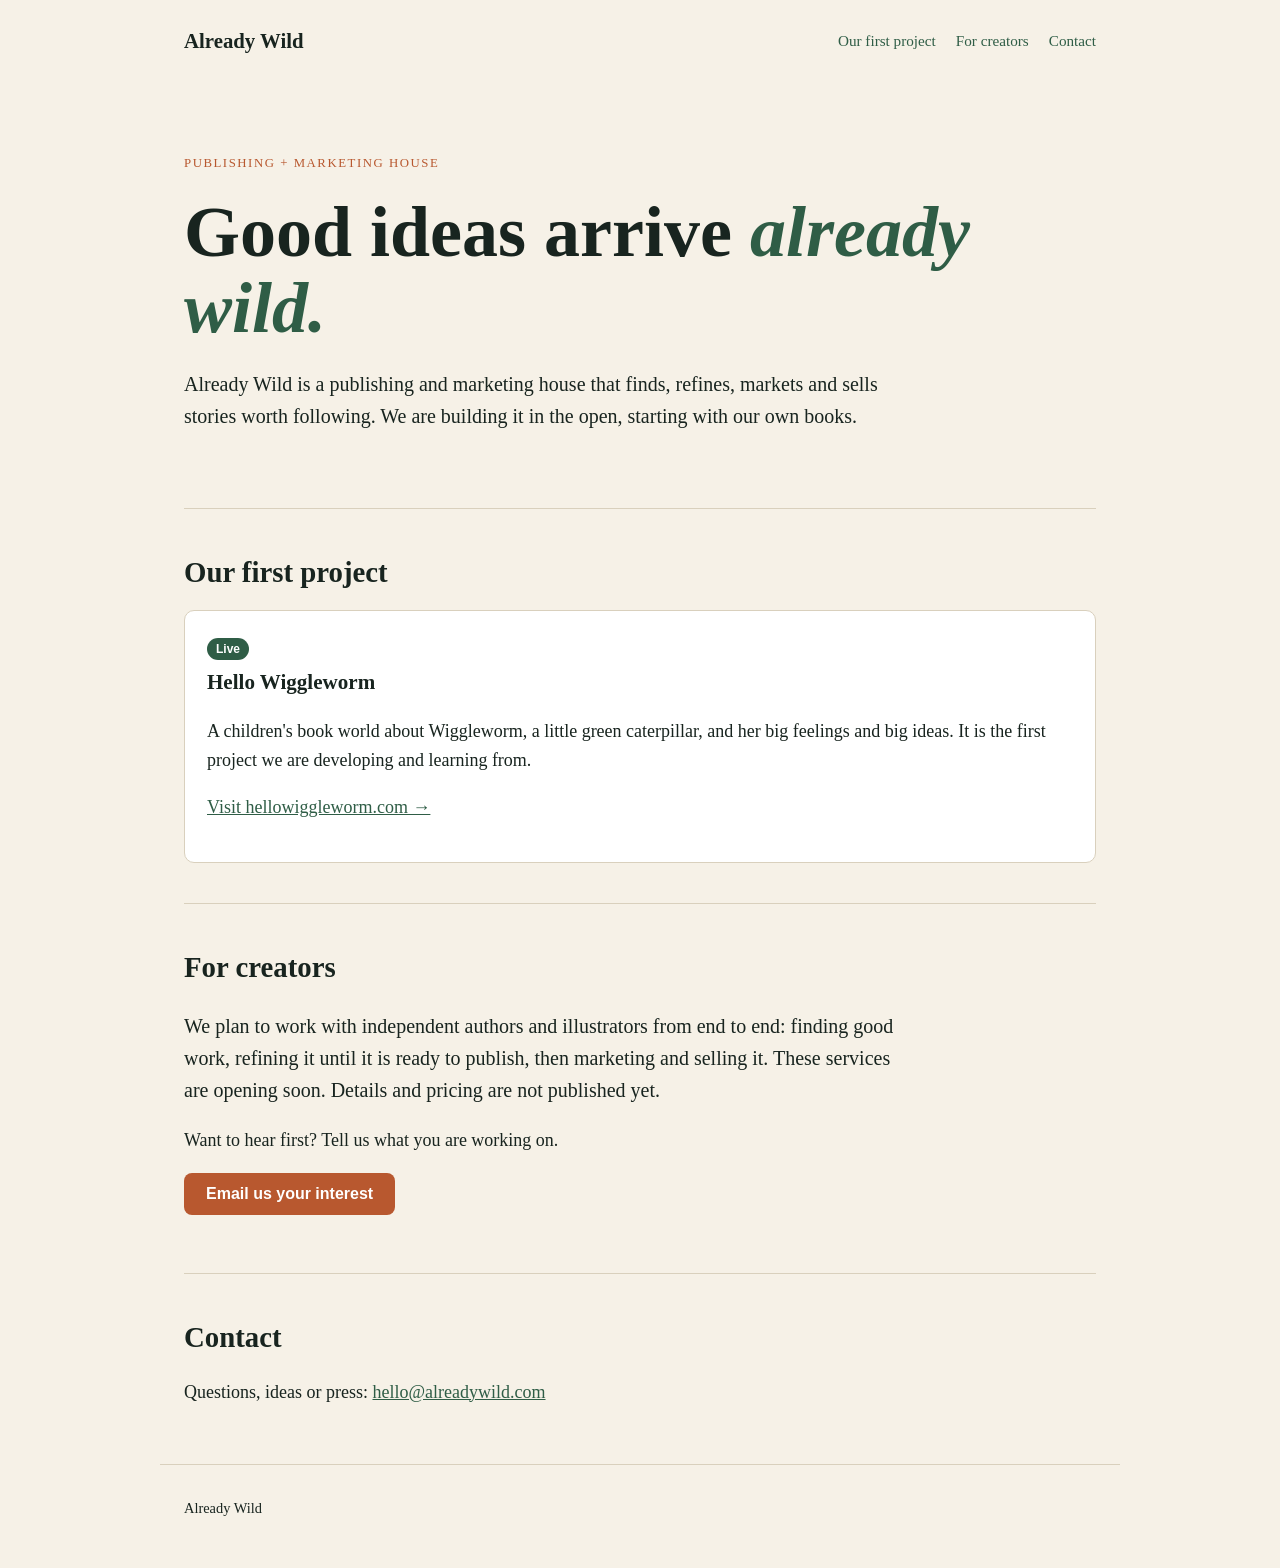
==== index.html @ f612ce4a "Already Wild site v02 (approved for alreadywild.com, Needs You 0361bf39) Co-Authored-By: Claude Opus" ====
<!doctype html>
<html lang="en"><head><meta charset="utf-8"><meta name="viewport" content="width=device-width,initial-scale=1">
<title>Already Wild — a publishing and marketing house</title>
<meta name="description" content="Already Wild is a publishing and marketing house. Our first project is Hello Wiggleworm, a children's book world.">
<link rel="stylesheet" href="styles.css"></head><body>
<header><a class="brand" href="/">Already Wild</a><nav><a href="#first">Our first project</a><a href="#creators">For creators</a><a href="#contact">Contact</a></nav></header>
<main>
<section class="hero" style="border:0"><p class="eyebrow">Publishing + marketing house</p>
<h1>Good ideas arrive <em>already wild.</em></h1>
<p class="lead">Already Wild is a publishing and marketing house that finds, refines, markets and sells stories worth following. We are building it in the open, starting with our own books.</p></section>
<section id="first"><h2>Our first project</h2>
<div class="cards"><div class="card"><span class="tag">Live</span><h3>Hello Wiggleworm</h3>
<p>A children's book world about Wiggleworm, a little green caterpillar, and her big feelings and big ideas. It is the first project we are developing and learning from.</p>
<p><a href="https://hellowiggleworm.com">Visit hellowiggleworm.com →</a></p></div></div></section>
<section id="creators"><h2>For creators</h2>
<p class="lead">We plan to work with independent authors and illustrators from end to end: finding good work, refining it until it is ready to publish, then marketing and selling it. These services are opening soon. Details and pricing are not published yet.</p>
<p>Want to hear first? Tell us what you are working on.</p>
<p><a class="btn" href="mailto:hello@alreadywild.com?subject=Already%20Wild%20creator%20interest">Email us your interest</a></p></section>
<section id="contact"><h2>Contact</h2><p>Questions, ideas or press: <a href="mailto:hello@alreadywild.com">hello@alreadywild.com</a></p></section>
</main>
<footer>Already Wild</footer>
</body></html>
---- styles.css ----
:root{--ink:#18241f;--paper:#f6f1e7;--moss:#2f5d46;--clay:#b8582f;--line:#d9d0bd}
*{box-sizing:border-box}body{margin:0;font:18px/1.6 Georgia,'Times New Roman',serif;color:var(--ink);background:var(--paper)}
a{color:var(--moss)}header,main,footer{max-width:960px;margin:0 auto;padding:0 24px}
header{display:flex;justify-content:space-between;align-items:center;padding-top:24px;padding-bottom:24px}
.brand{font-weight:700;font-size:1.3rem;text-decoration:none;color:var(--ink)}
nav a{margin-left:20px;text-decoration:none;font-size:.95rem}
.hero{padding:72px 0 56px}.eyebrow{text-transform:uppercase;letter-spacing:.12em;font-size:.8rem;color:var(--clay);margin:0}
h1{font-size:clamp(2.4rem,7vw,4.5rem);line-height:1.05;margin:.3em 0}h1 em{color:var(--moss)}
h2{font-size:1.8rem;margin:0 0 .5em}section{padding:40px 0;border-top:1px solid var(--line)}
.lead{font-size:1.25rem;max-width:36em}
.cards{display:grid;grid-template-columns:repeat(auto-fit,minmax(260px,1fr));gap:20px}
.card{background:#fff;border:1px solid var(--line);border-radius:10px;padding:22px}
.card h3{margin:.2em 0}.tag{display:inline-block;font:600 .75rem/1 sans-serif;background:var(--moss);color:#fff;padding:5px 9px;border-radius:99px}
.btn{display:inline-block;background:var(--clay);color:#fff;padding:12px 22px;border-radius:8px;text-decoration:none;font:600 1rem sans-serif}
footer{padding-top:32px;padding-bottom:48px;border-top:1px solid var(--line);font-size:.9rem}
@media(max-width:560px){header{flex-direction:column;gap:8px}nav a{margin:0 10px}}
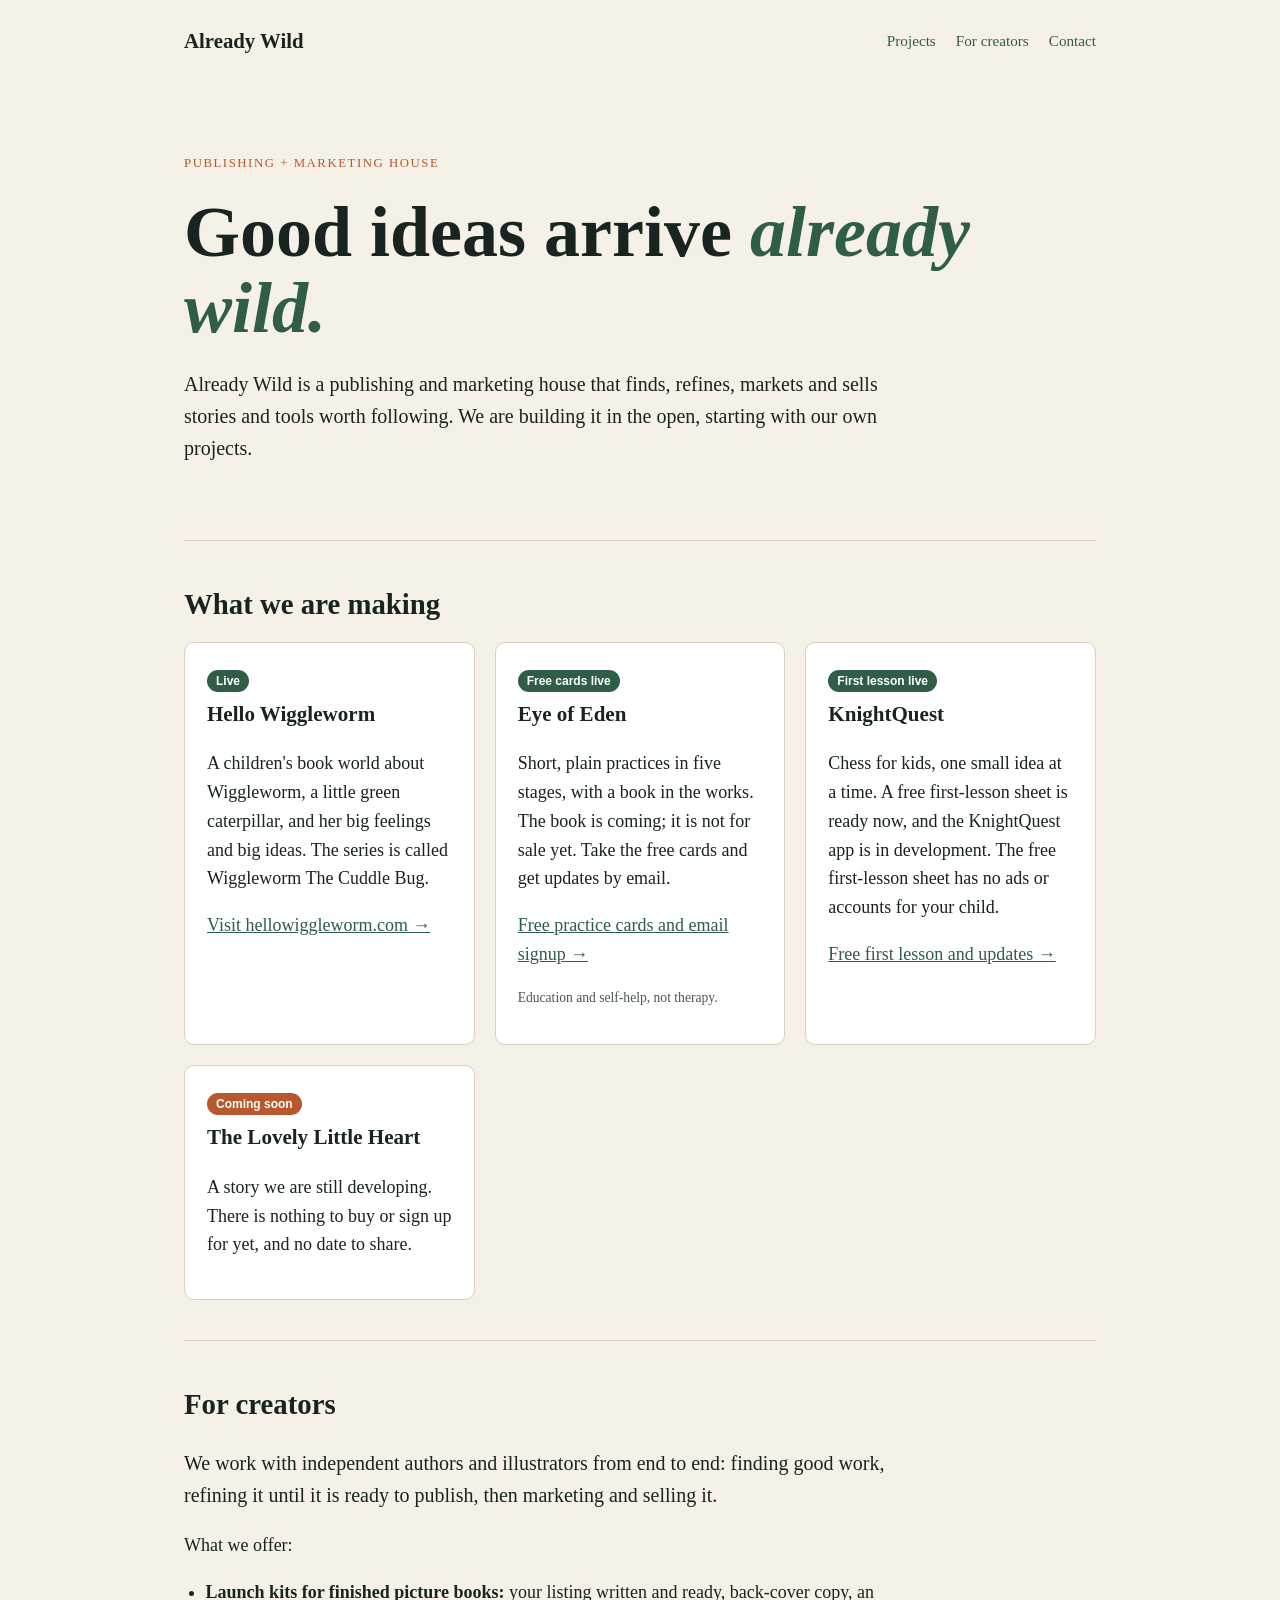
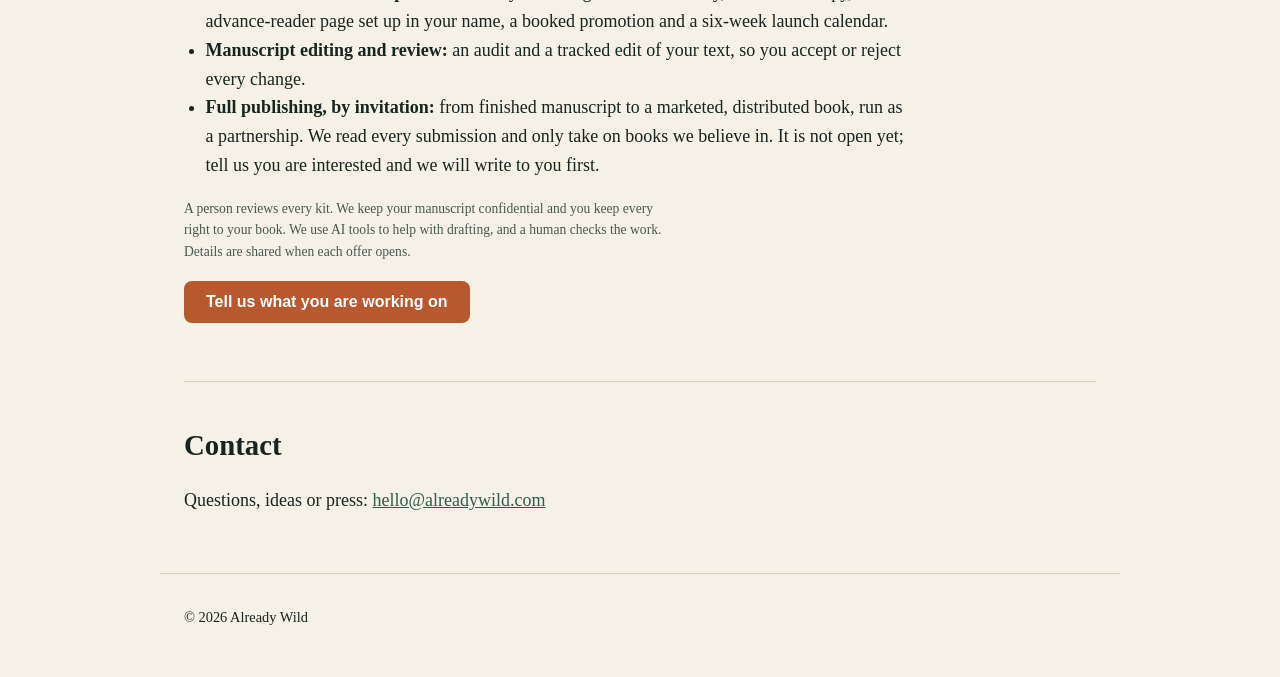
==== commit 4eced842: "Already Wild home: upcoming projects + creators area, no prices (Q-0301, Victor cmd 0ffd65d8)" ====
--- a/index.html
+++ b/index.html
@@ -1,22 +1,40 @@
 <!doctype html>
 <html lang="en"><head><meta charset="utf-8"><meta name="viewport" content="width=device-width,initial-scale=1">
-<title>Already Wild — a publishing and marketing house</title>
-<meta name="description" content="Already Wild is a publishing and marketing house. Our first project is Hello Wiggleworm, a children's book world.">
+<title>Already Wild: a publishing and marketing house</title>
+<meta name="description" content="Already Wild is a publishing and marketing house. See what we are making: Wiggleworm, Eye of Eden, KnightQuest and The Lovely Little Heart.">
+<!-- Victor words: /srv/studio/projects/writing-workspace/source/conversations/2026-11-20-q0300-alreadywild-site-words.md -->
 <link rel="stylesheet" href="styles.css"></head><body>
-<header><a class="brand" href="/">Already Wild</a><nav><a href="#first">Our first project</a><a href="#creators">For creators</a><a href="#contact">Contact</a></nav></header>
+<header><a class="brand" href="/">Already Wild</a><nav><a href="#projects">Projects</a><a href="#creators">For creators</a><a href="#contact">Contact</a></nav></header>
 <main>
 <section class="hero" style="border:0"><p class="eyebrow">Publishing + marketing house</p>
 <h1>Good ideas arrive <em>already wild.</em></h1>
-<p class="lead">Already Wild is a publishing and marketing house that finds, refines, markets and sells stories worth following. We are building it in the open, starting with our own books.</p></section>
-<section id="first"><h2>Our first project</h2>
-<div class="cards"><div class="card"><span class="tag">Live</span><h3>Hello Wiggleworm</h3>
-<p>A children's book world about Wiggleworm, a little green caterpillar, and her big feelings and big ideas. It is the first project we are developing and learning from.</p>
-<p><a href="https://hellowiggleworm.com">Visit hellowiggleworm.com →</a></p></div></div></section>
+<p class="lead">Already Wild is a publishing and marketing house that finds, refines, markets and sells stories and tools worth following. We are building it in the open, starting with our own projects.</p></section>
+<section id="projects"><h2>What we are making</h2>
+<div class="cards">
+<div class="card"><span class="tag">Live</span><h3>Hello Wiggleworm</h3>
+<p>A children's book world about Wiggleworm, a little green caterpillar, and her big feelings and big ideas. The series is called Wiggleworm The Cuddle Bug.</p>
+<p><a href="https://hellowiggleworm.com">Visit hellowiggleworm.com &rarr;</a></p></div>
+<div class="card"><span class="tag">Free cards live</span><h3>Eye of Eden</h3>
+<p>Short, plain practices in five stages, with a book in the works. The book is coming; it is not for sale yet. Take the free cards and get updates by email.</p>
+<p><a href="/eye-of-eden/">Free practice cards and email signup &rarr;</a></p>
+<p class="small">Education and self-help, not therapy.</p></div>
+<div class="card"><span class="tag">First lesson live</span><h3>KnightQuest</h3>
+<p>Chess for kids, one small idea at a time. A free first-lesson sheet is ready now, and the KnightQuest app is in development. The free first-lesson sheet has no ads or accounts for your child.</p>
+<p><a href="/knightquest/">Free first lesson and updates &rarr;</a></p></div>
+<div class="card"><span class="tag soon">Coming soon</span><h3>The Lovely Little Heart</h3>
+<p>A story we are still developing. There is nothing to buy or sign up for yet, and no date to share.</p></div>
+</div></section>
 <section id="creators"><h2>For creators</h2>
-<p class="lead">We plan to work with independent authors and illustrators from end to end: finding good work, refining it until it is ready to publish, then marketing and selling it. These services are opening soon. Details and pricing are not published yet.</p>
-<p>Want to hear first? Tell us what you are working on.</p>
-<p><a class="btn" href="mailto:hello@alreadywild.com?subject=Already%20Wild%20creator%20interest">Email us your interest</a></p></section>
+<p class="lead">We work with independent authors and illustrators from end to end: finding good work, refining it until it is ready to publish, then marketing and selling it.</p>
+<p>What we offer:</p>
+<ul class="list">
+<li><strong>Launch kits for finished picture books:</strong> your listing written and ready, back-cover copy, an advance-reader page set up in your name, a booked promotion and a six-week launch calendar.</li>
+<li><strong>Manuscript editing and review:</strong> an audit and a tracked edit of your text, so you accept or reject every change.</li>
+<li><strong>Full publishing, by invitation:</strong> from finished manuscript to a marketed, distributed book, run as a partnership. We read every submission and only take on books we believe in. It is not open yet; tell us you are interested and we will write to you first.</li>
+</ul>
+<p class="small">A person reviews every kit. We keep your manuscript confidential and you keep every right to your book. We use AI tools to help with drafting, and a human checks the work. Details are shared when each offer opens.</p>
+<p><a class="btn" href="mailto:hello@alreadywild.com?subject=Already%20Wild%20creator%20interest">Tell us what you are working on</a></p></section>
 <section id="contact"><h2>Contact</h2><p>Questions, ideas or press: <a href="mailto:hello@alreadywild.com">hello@alreadywild.com</a></p></section>
 </main>
-<footer>Already Wild</footer>
-</body></html>
+<footer>&copy; 2026 Already Wild</footer>
+</body></html>
--- a/styles.css
+++ b/styles.css
@@ -14,3 +14,16 @@
 .btn{display:inline-block;background:var(--clay);color:#fff;padding:12px 22px;border-radius:8px;text-decoration:none;font:600 1rem sans-serif}
 footer{padding-top:32px;padding-bottom:48px;border-top:1px solid var(--line);font-size:.9rem}
 @media(max-width:560px){header{flex-direction:column;gap:8px}nav a{margin:0 10px}}
+.small{font-size:.85rem;color:#4a5750;max-width:36em}.signup{max-width:36em}
+/* Eye of Eden signup: EmailOctopus form in brand colours, aligned with the text (GM 11-20) */
+.signup .form-container{margin-left:0!important;padding-left:0!important}
+.signup .emailoctopus-form-row{margin-left:0!important}
+.signup input.btn-primary{background:var(--clay)!important;border-color:var(--clay)!important;color:#fff!important;font:600 1rem sans-serif!important;border-radius:8px!important;margin-left:0!important}
+.signup input.btn-primary:hover{filter:brightness(.92)}
+.signup .form-control{border-radius:8px!important}
+.signup input.btn-primary,.signup .form-control{height:42px!important;margin-top:0!important;margin-bottom:0!important;padding-top:0!important;padding-bottom:0!important}
+.signup .emailoctopus-form-row,.signup .main-form>div{margin-top:0!important;align-items:center!important}
+.signup .main-form{align-items:flex-start!important}
+.cards .card .tag.soon{background:#b8582f}
+.card .more{margin-top:auto}
+.list{max-width:40em;padding-left:1.2em}
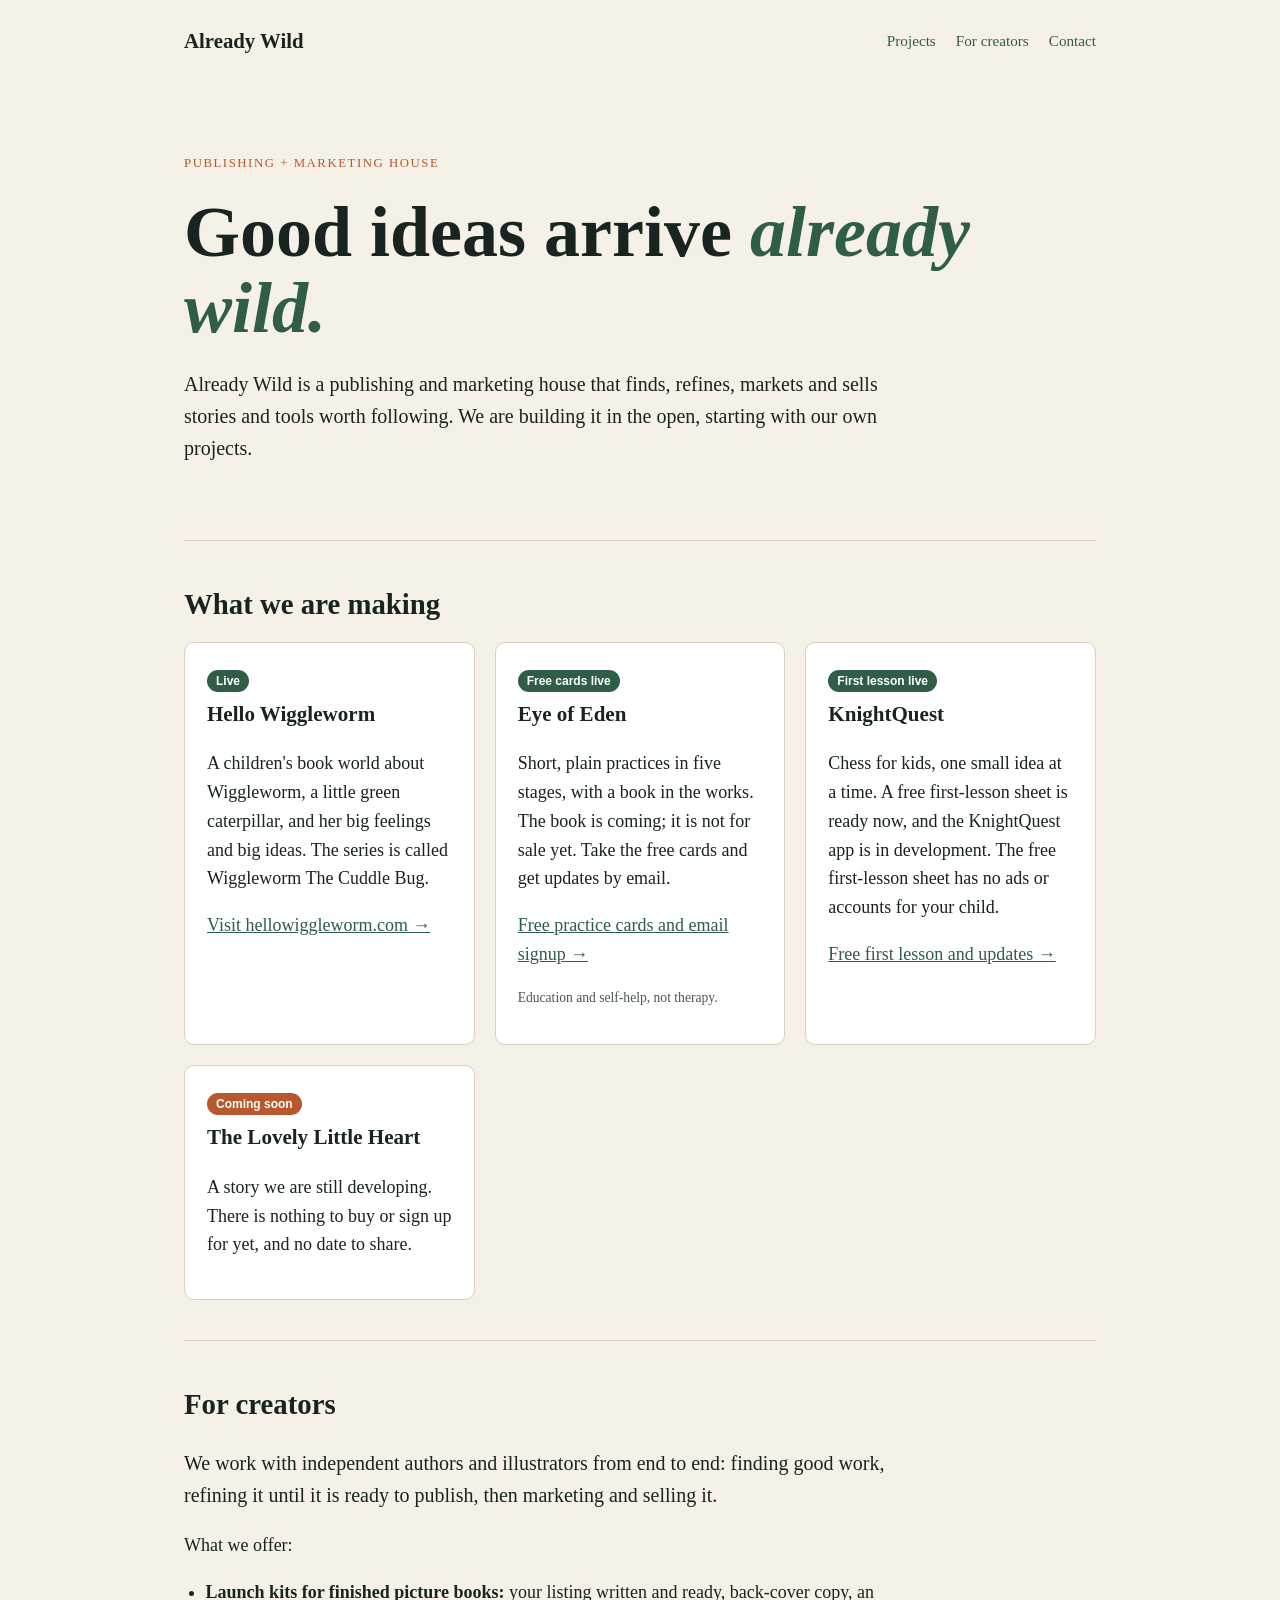
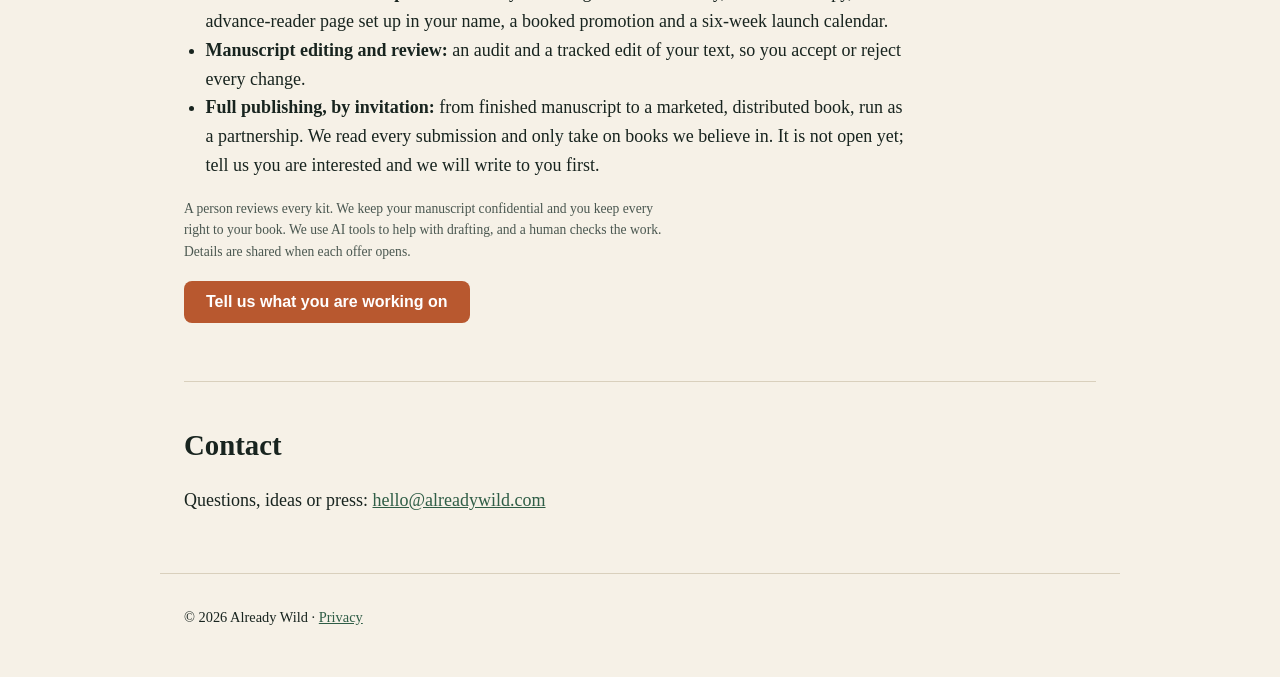
==== commit d4b91a0a: "Privacy policy page, reCAPTCHA notice and footer links (Q-0313) Co-Authored-By: Claude Sonnet 5.5 <n" ====
--- a/index.html
+++ b/index.html
@@ -36,5 +36,5 @@
 <p><a class="btn" href="mailto:hello@alreadywild.com?subject=Already%20Wild%20creator%20interest">Tell us what you are working on</a></p></section>
 <section id="contact"><h2>Contact</h2><p>Questions, ideas or press: <a href="mailto:hello@alreadywild.com">hello@alreadywild.com</a></p></section>
 </main>
-<footer>&copy; 2026 Already Wild</footer>
+<footer>&copy; 2026 Already Wild · <a href="/privacy/">Privacy</a></footer>
 </body></html>
--- a/styles.css
+++ b/styles.css
@@ -27,3 +27,4 @@
 .cards .card .tag.soon{background:#b8582f}
 .card .more{margin-top:auto}
 .list{max-width:40em;padding-left:1.2em}
+.notice{font-size:.8rem;color:#4a5750;max-width:36em}
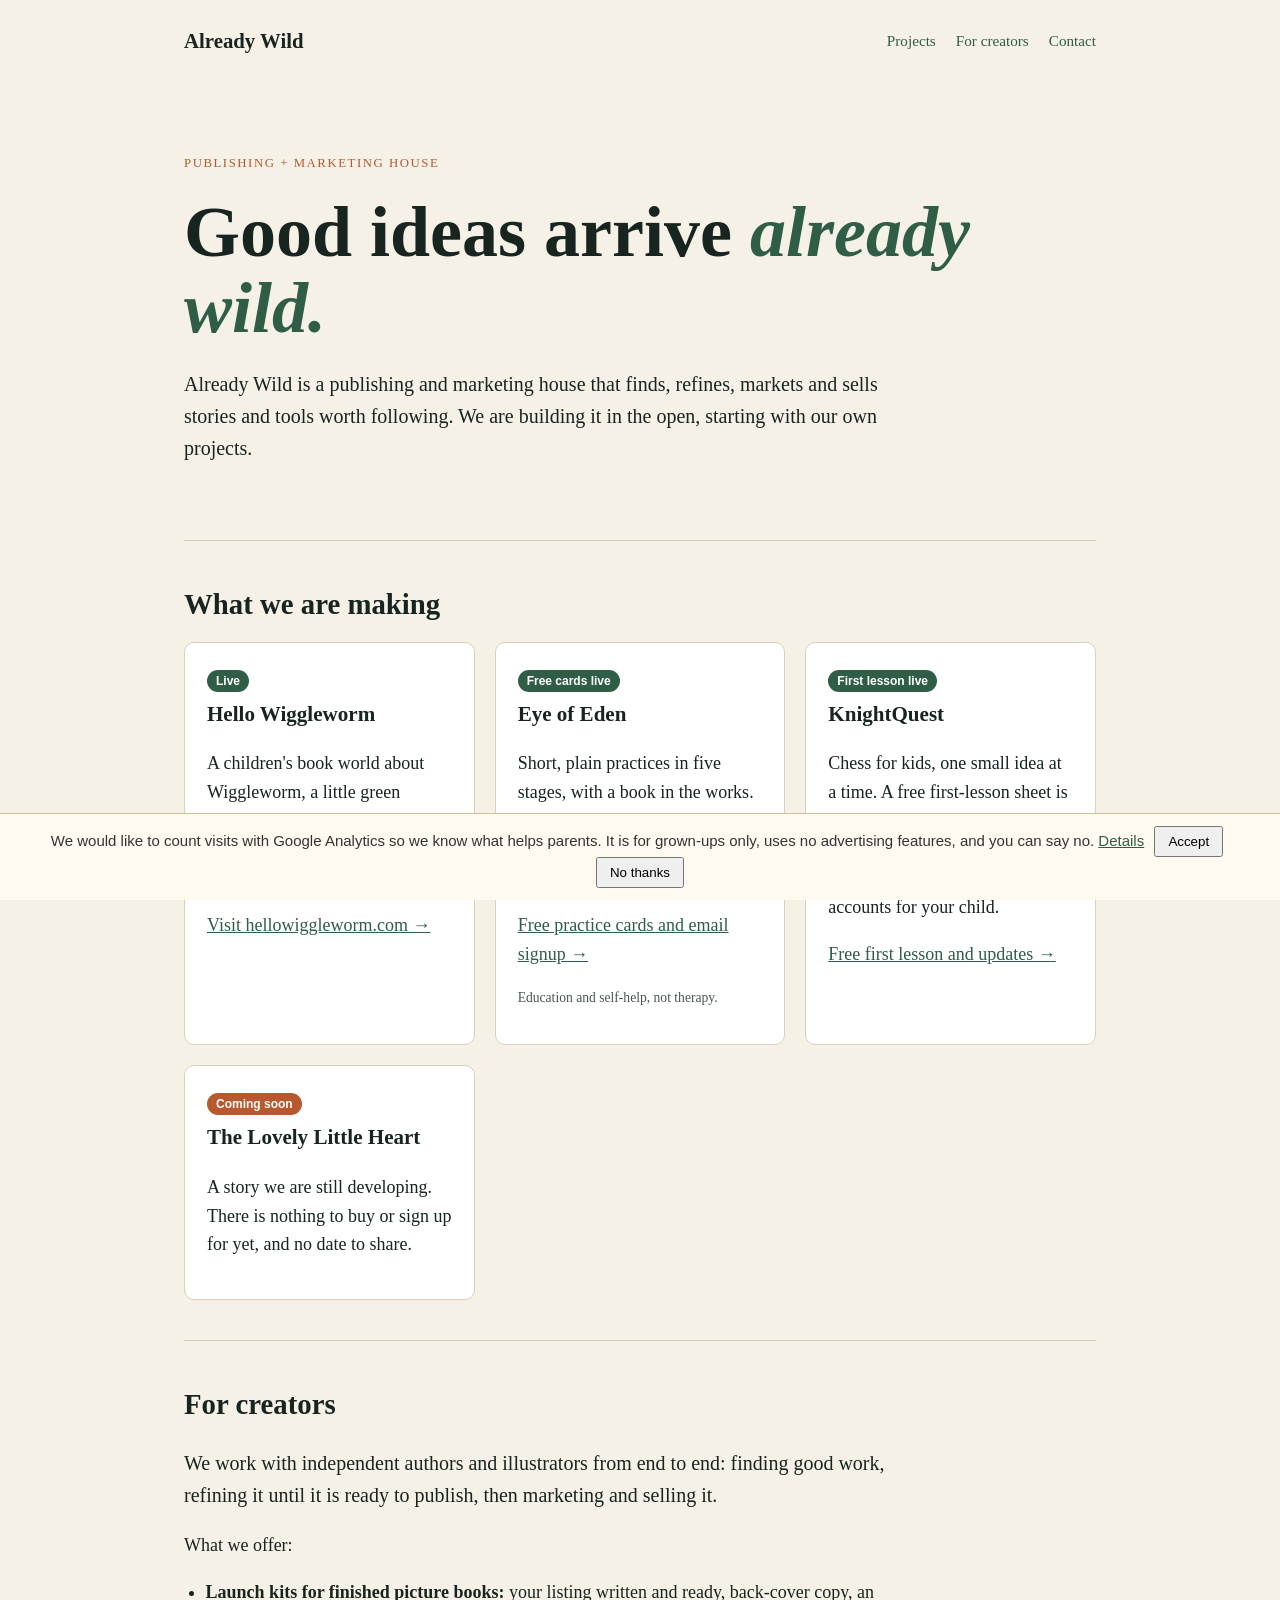
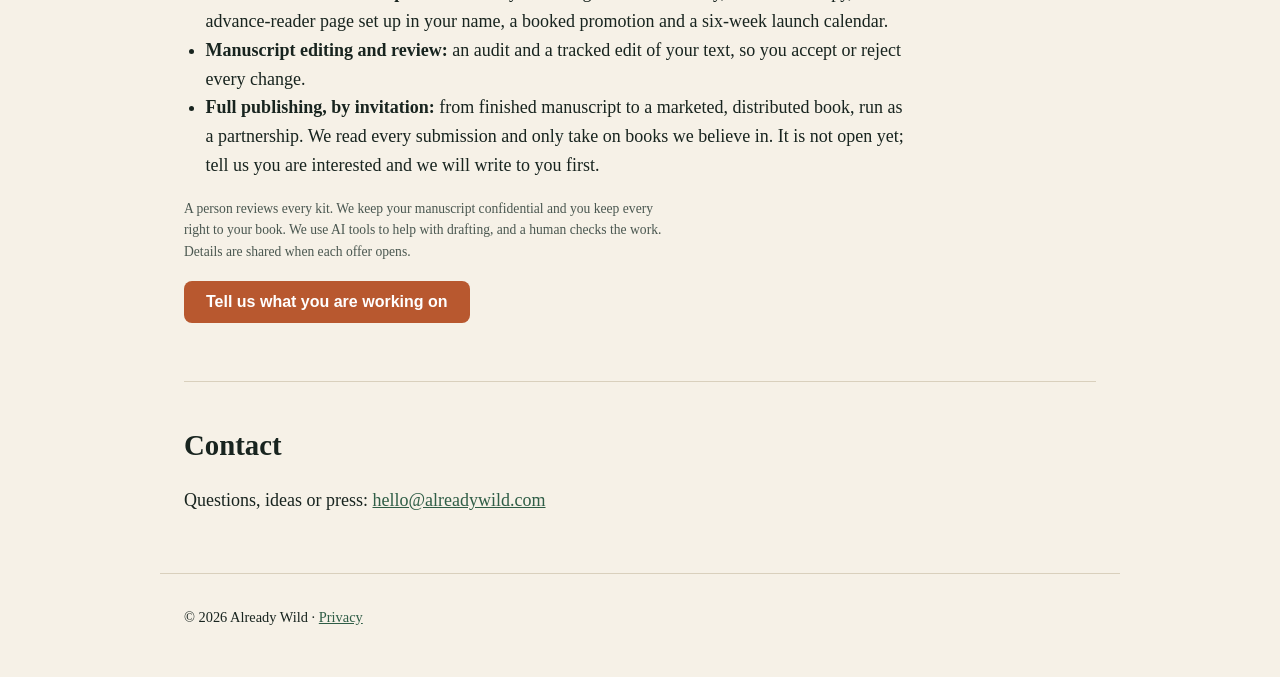
==== commit 7a28586c: "Analytics: opt-in Google Analytics 4 (IP anonymised, ads off) + privacy notice (Q-0083, receipt R-20" ====
--- a/index.html
+++ b/index.html
@@ -37,4 +37,4 @@
 <section id="contact"><h2>Contact</h2><p>Questions, ideas or press: <a href="mailto:hello@alreadywild.com">hello@alreadywild.com</a></p></section>
 </main>
 <footer>&copy; 2026 Already Wild · <a href="/privacy/">Privacy</a></footer>
-</body></html>+<script src="assets/analytics.js" defer></script></body></html>
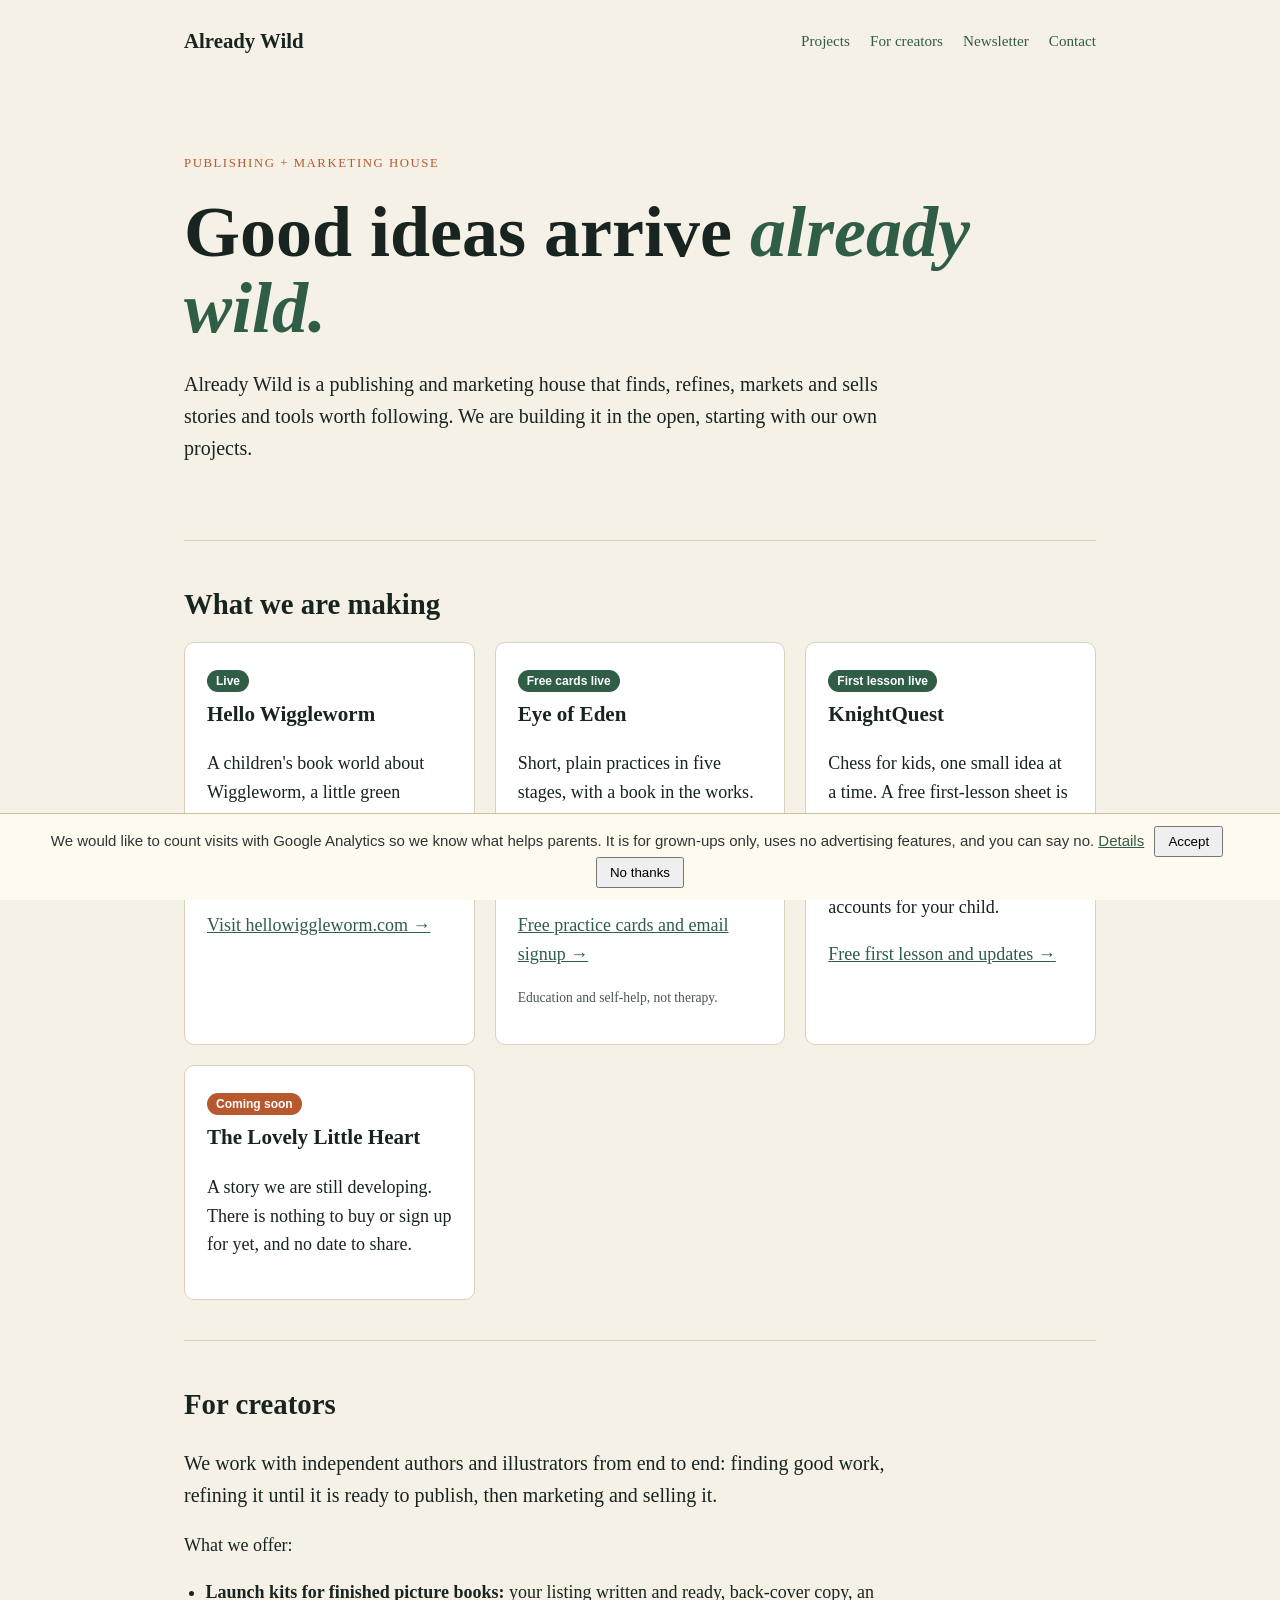
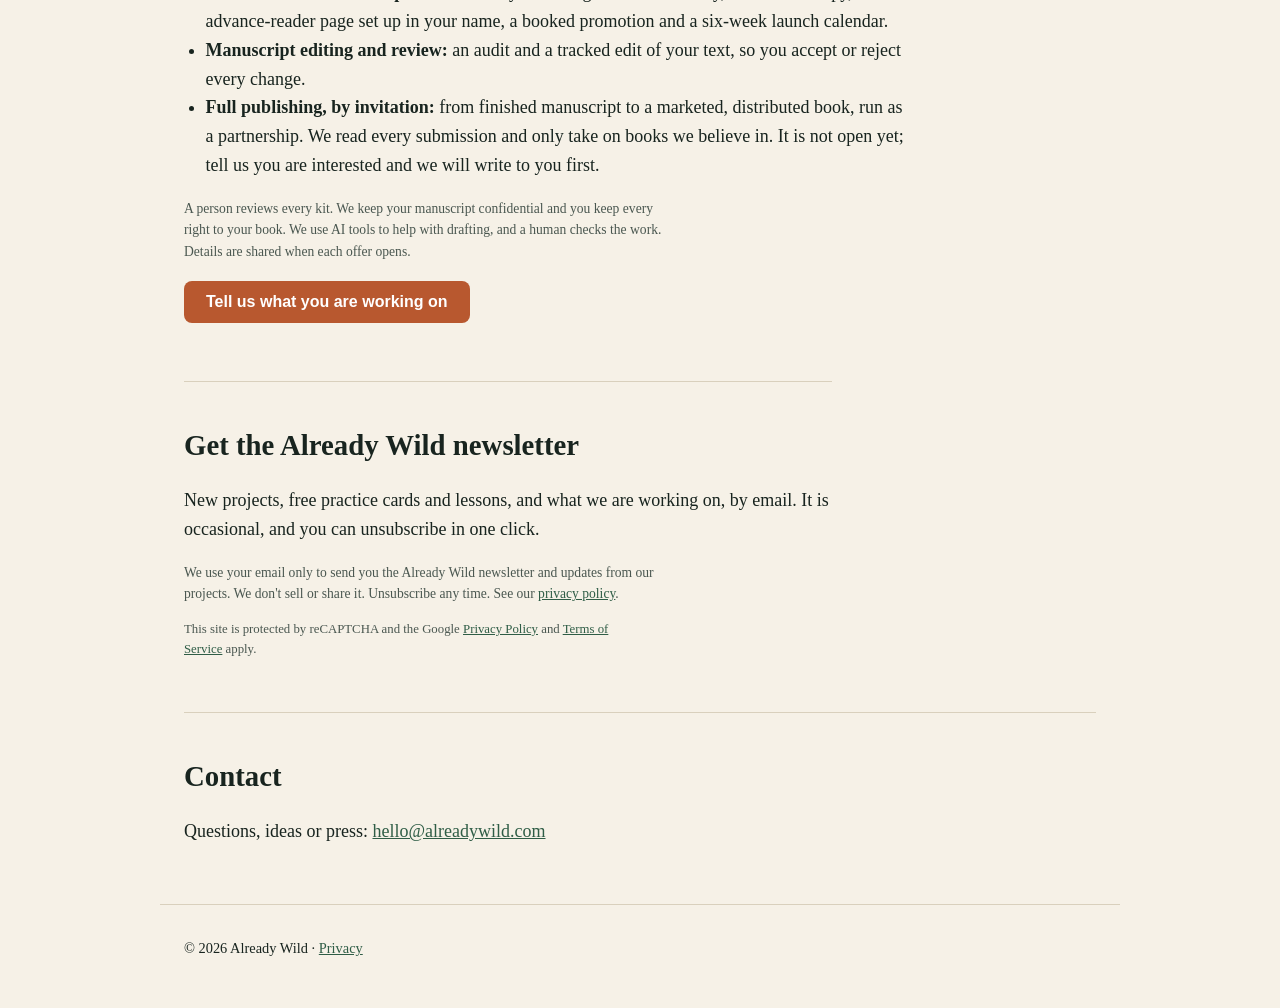
==== commit b5dda4f9: "Home: Already Wild newsletter signup (Q-0339)" ====
--- a/index.html
+++ b/index.html
@@ -4,7 +4,7 @@
 <meta name="description" content="Already Wild is a publishing and marketing house. See what we are making: Wiggleworm, Eye of Eden, KnightQuest and The Lovely Little Heart.">
 <!-- Victor words: /srv/studio/projects/writing-workspace/source/conversations/2026-11-20-q0300-alreadywild-site-words.md -->
 <link rel="stylesheet" href="styles.css"></head><body>
-<header><a class="brand" href="/">Already Wild</a><nav><a href="#projects">Projects</a><a href="#creators">For creators</a><a href="#contact">Contact</a></nav></header>
+<header><a class="brand" href="/">Already Wild</a><nav><a href="#projects">Projects</a><a href="#creators">For creators</a><a href="#newsletter">Newsletter</a><a href="#contact">Contact</a></nav></header>
 <main>
 <section class="hero" style="border:0"><p class="eyebrow">Publishing + marketing house</p>
 <h1>Good ideas arrive <em>already wild.</em></h1>
@@ -34,6 +34,13 @@
 </ul>
 <p class="small">A person reviews every kit. We keep your manuscript confidential and you keep every right to your book. We use AI tools to help with drafting, and a human checks the work. Details are shared when each offer opens.</p>
 <p><a class="btn" href="mailto:hello@alreadywild.com?subject=Already%20Wild%20creator%20interest">Tell us what you are working on</a></p></section>
+<section class="signup" id="newsletter">
+<h2>Get the Already Wild newsletter</h2>
+<p>New projects, free practice cards and lessons, and what we are working on, by email. It is occasional, and you can unsubscribe in one click.</p>
+<script async src="https://eocampaign1.com/form/b5c3e752-e4ec-11f1-8361-31d9d2cb969d.js" data-form="b5c3e752-e4ec-11f1-8361-31d9d2cb969d"></script>
+<p class="small">We use your email only to send you the Already Wild newsletter and updates from our projects. We don't sell or share it. Unsubscribe any time. See our <a href="/privacy/">privacy policy</a>.</p>
+<p class="notice">This site is protected by reCAPTCHA and the Google <a href="https://policies.google.com/privacy">Privacy Policy</a> and <a href="https://policies.google.com/terms">Terms of Service</a> apply.</p>
+</section>
 <section id="contact"><h2>Contact</h2><p>Questions, ideas or press: <a href="mailto:hello@alreadywild.com">hello@alreadywild.com</a></p></section>
 </main>
 <footer>&copy; 2026 Already Wild · <a href="/privacy/">Privacy</a></footer>
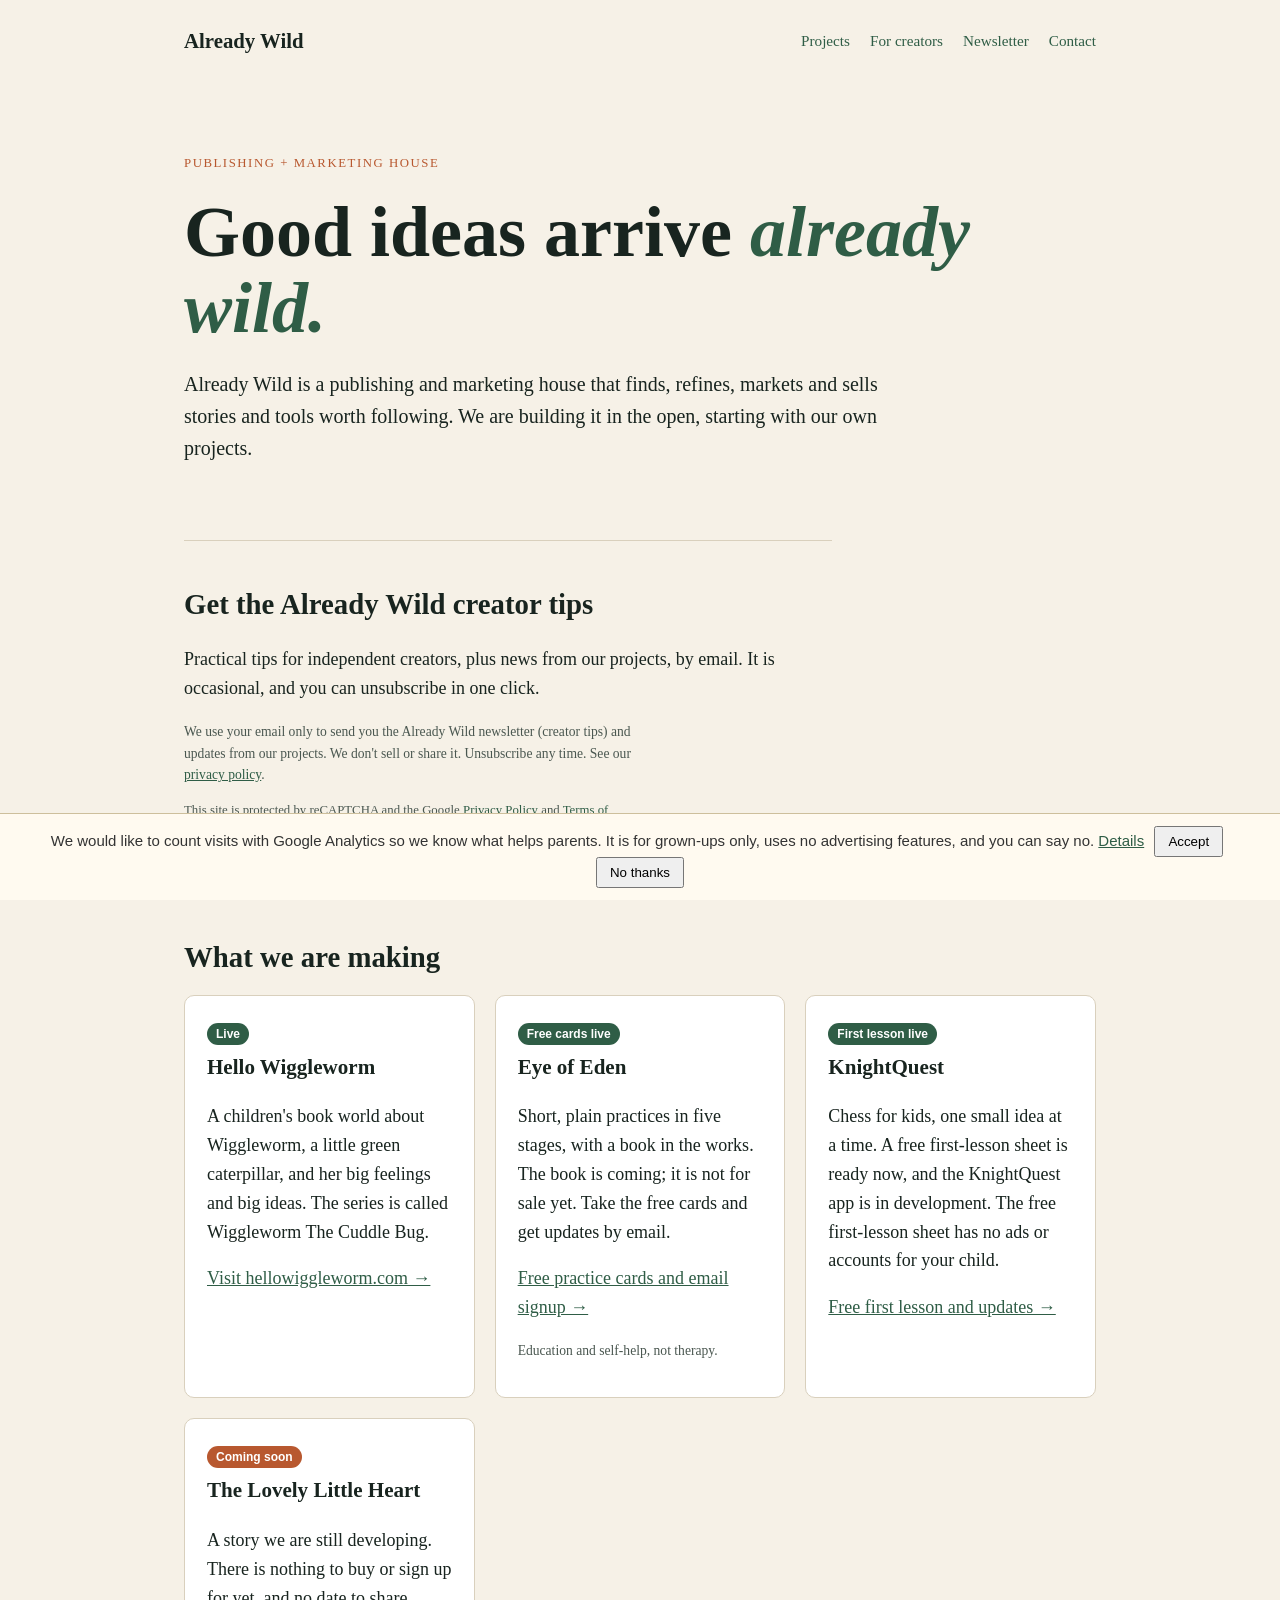
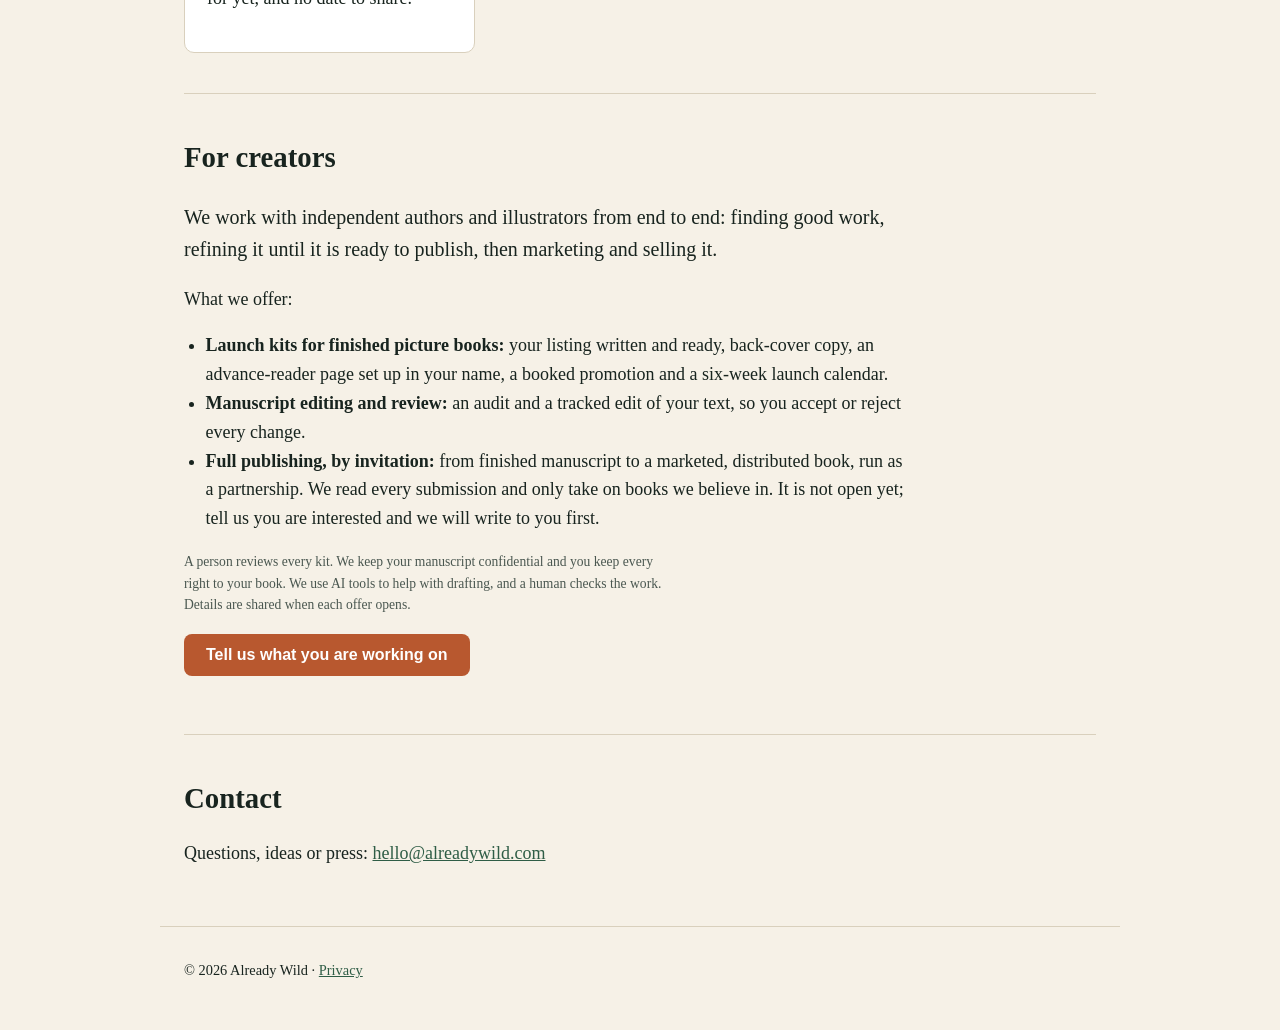
==== commit a713b7d9: "Home page: Already Wild creator tips signup near the top (own form and tag) Co-Authored-By: Claude S" ====
--- a/index.html
+++ b/index.html
@@ -9,6 +9,13 @@
 <section class="hero" style="border:0"><p class="eyebrow">Publishing + marketing house</p>
 <h1>Good ideas arrive <em>already wild.</em></h1>
 <p class="lead">Already Wild is a publishing and marketing house that finds, refines, markets and sells stories and tools worth following. We are building it in the open, starting with our own projects.</p></section>
+<section class="signup" id="newsletter">
+<h2>Get the Already Wild creator tips</h2>
+<p>Practical tips for independent creators, plus news from our projects, by email. It is occasional, and you can unsubscribe in one click.</p>
+<script async src="https://eocampaign1.com/form/3a1c30fe-e52e-11f1-99a8-7330f5b4792b.js" data-form="3a1c30fe-e52e-11f1-99a8-7330f5b4792b"></script>
+<p class="small">We use your email only to send you the Already Wild newsletter (creator tips) and updates from our projects. We don't sell or share it. Unsubscribe any time. See our <a href="/privacy/">privacy policy</a>.</p>
+<p class="notice">This site is protected by reCAPTCHA and the Google <a href="https://policies.google.com/privacy">Privacy Policy</a> and <a href="https://policies.google.com/terms">Terms of Service</a> apply.</p>
+</section>
 <section id="projects"><h2>What we are making</h2>
 <div class="cards">
 <div class="card"><span class="tag">Live</span><h3>Hello Wiggleworm</h3>
@@ -34,13 +41,6 @@
 </ul>
 <p class="small">A person reviews every kit. We keep your manuscript confidential and you keep every right to your book. We use AI tools to help with drafting, and a human checks the work. Details are shared when each offer opens.</p>
 <p><a class="btn" href="mailto:hello@alreadywild.com?subject=Already%20Wild%20creator%20interest">Tell us what you are working on</a></p></section>
-<section class="signup" id="newsletter">
-<h2>Get the Already Wild newsletter</h2>
-<p>New projects, free practice cards and lessons, and what we are working on, by email. It is occasional, and you can unsubscribe in one click.</p>
-<script async src="https://eocampaign1.com/form/b5c3e752-e4ec-11f1-8361-31d9d2cb969d.js" data-form="b5c3e752-e4ec-11f1-8361-31d9d2cb969d"></script>
-<p class="small">We use your email only to send you the Already Wild newsletter and updates from our projects. We don't sell or share it. Unsubscribe any time. See our <a href="/privacy/">privacy policy</a>.</p>
-<p class="notice">This site is protected by reCAPTCHA and the Google <a href="https://policies.google.com/privacy">Privacy Policy</a> and <a href="https://policies.google.com/terms">Terms of Service</a> apply.</p>
-</section>
 <section id="contact"><h2>Contact</h2><p>Questions, ideas or press: <a href="mailto:hello@alreadywild.com">hello@alreadywild.com</a></p></section>
 </main>
 <footer>&copy; 2026 Already Wild · <a href="/privacy/">Privacy</a></footer>
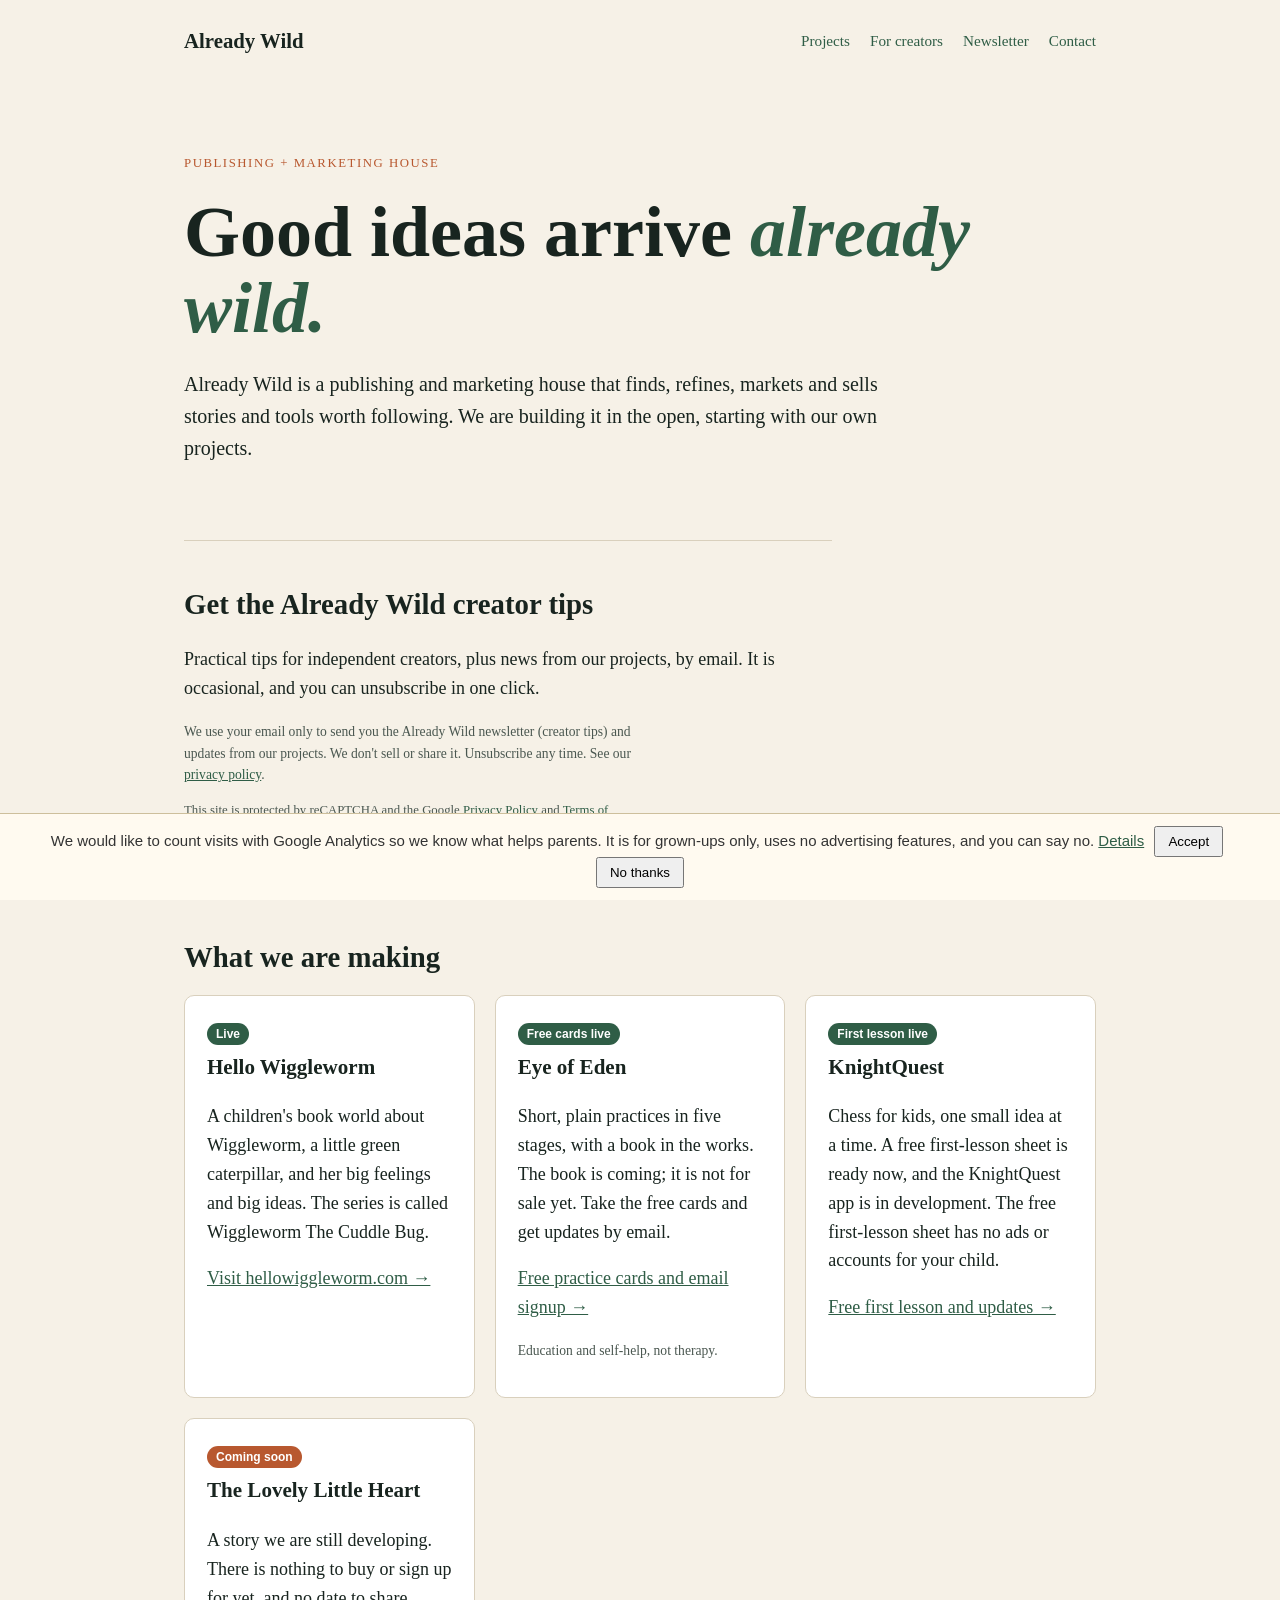
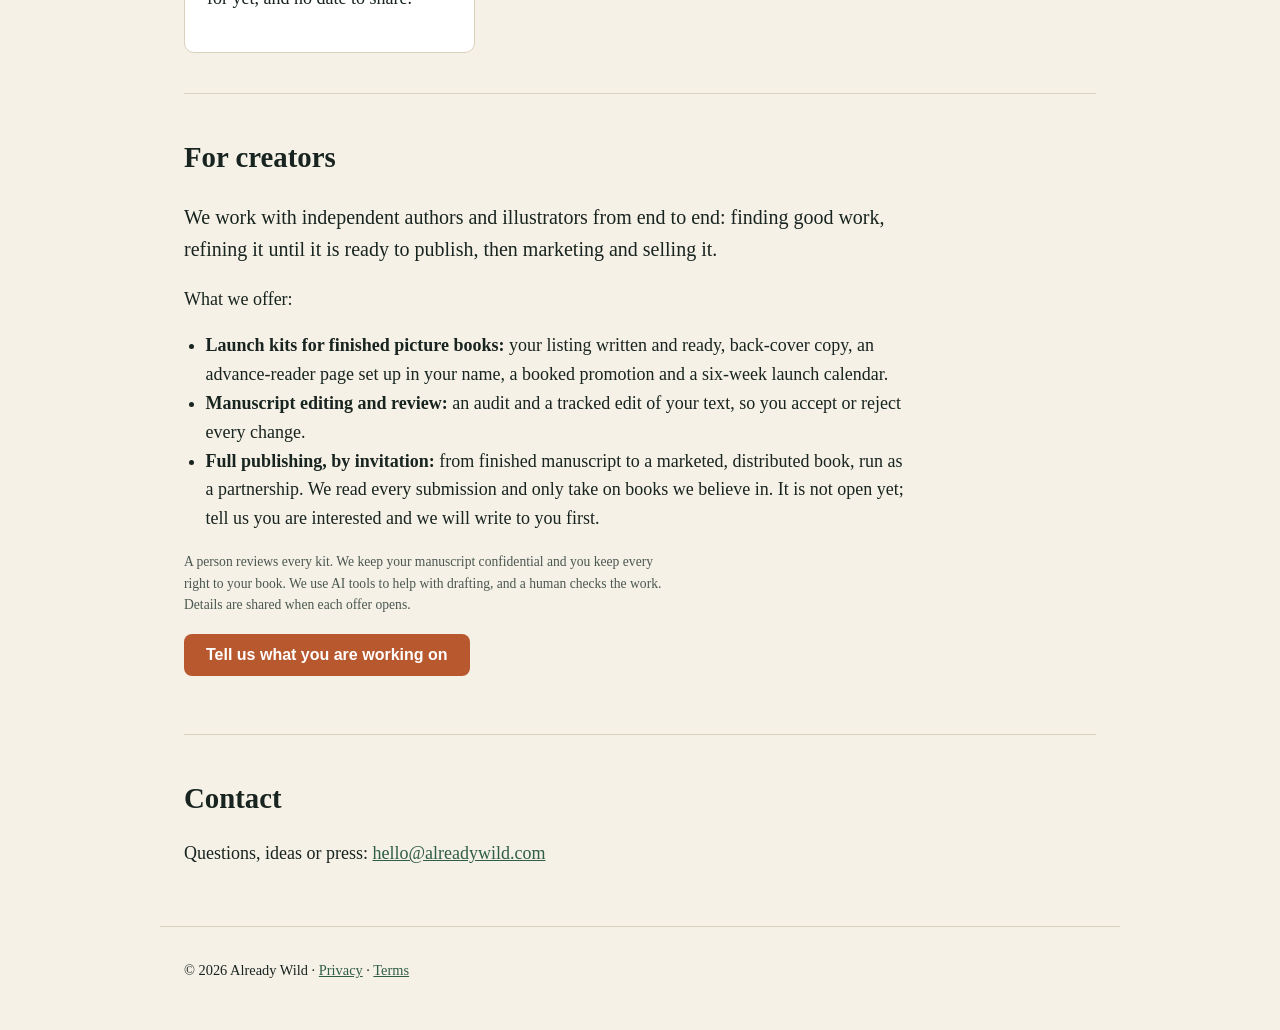
==== commit 69fe8651: "Add Terms of Use page and footer links (Q-0466) Co-Authored-By: Claude Sonnet 5.5 <noreply@anthropic" ====
--- a/index.html
+++ b/index.html
@@ -43,5 +43,5 @@
 <p><a class="btn" href="mailto:hello@alreadywild.com?subject=Already%20Wild%20creator%20interest">Tell us what you are working on</a></p></section>
 <section id="contact"><h2>Contact</h2><p>Questions, ideas or press: <a href="mailto:hello@alreadywild.com">hello@alreadywild.com</a></p></section>
 </main>
-<footer>&copy; 2026 Already Wild · <a href="/privacy/">Privacy</a></footer>
+<footer>&copy; 2026 Already Wild · <a href="/privacy/">Privacy</a> · <a href="/terms/">Terms</a></footer>
 <script src="assets/analytics.js" defer></script></body></html>
